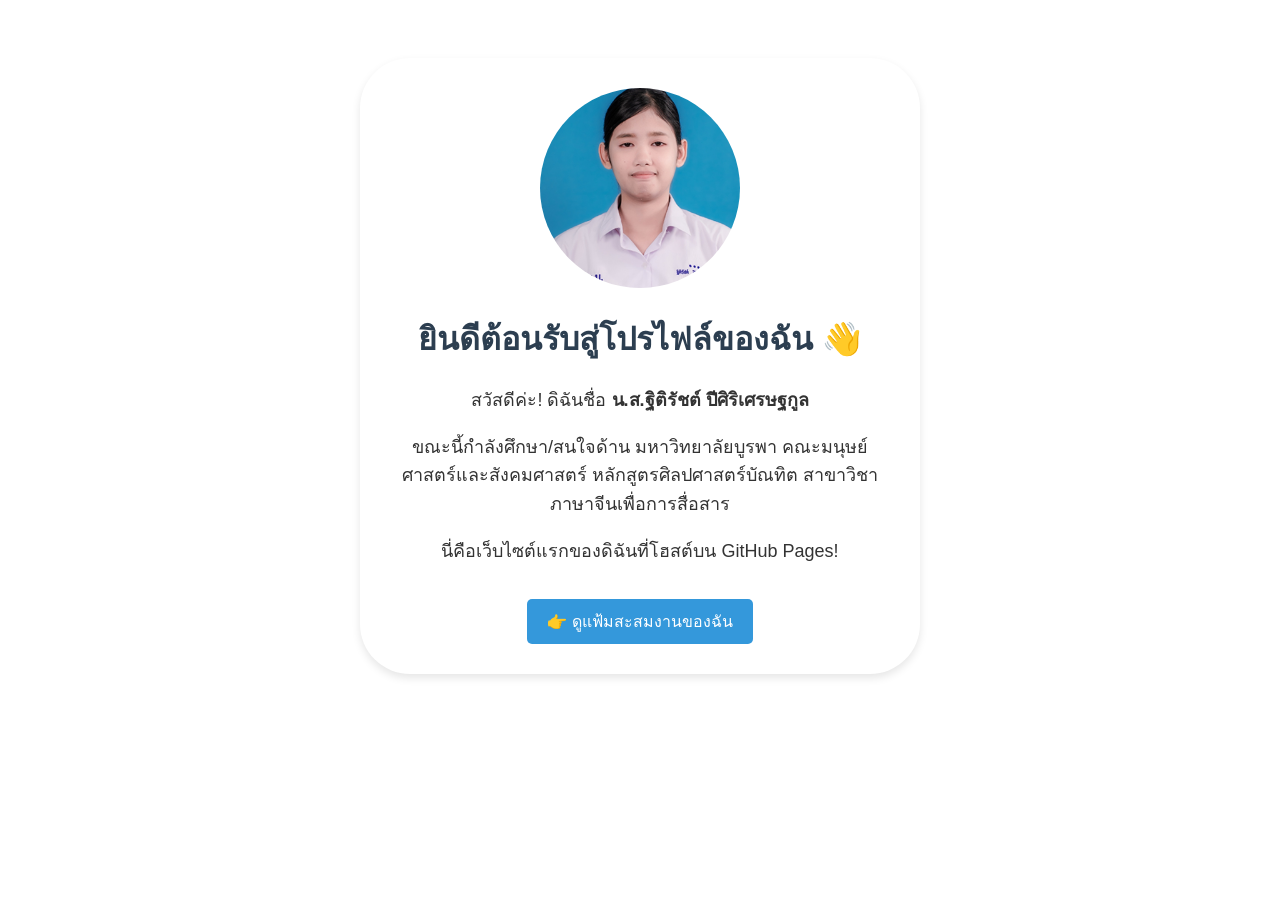
==== index.html @ cdac32a6 "index.html" ====
<!DOCTYPE html>
<html lang="th">
<head>
    <meta charset="UTF-8">
    <meta name="viewport" content="width=device-width, initial-scale=1.0">
    <title>ฐิติรัชต์ ปีศิริเศรษฐกูล </title>
    <style>
        body {
            font-family: 'Segoe UI', Tahoma, Geneva, Verdana, sans-serif;
            background-color: b388ff;
            color: #333;
            text-align: center;
            padding: 50px;
        }
        .card {
            background: white;
            padding: 30px;
            border-radius: 50px;
            box-shadow: 0 4px 8px rgba(0,0,0,0.1);
            max-width: 500px;
            margin: 0 auto;
        }
        h1 { color: #2c3e50; }
        p { font-size: 18px; line-height: 1.6; }
    </style>
</head>
<body>

    <div class="card">
        
        <img
            src="Screenshot_2026-09-10-11-27-31-28.jpg"
     alt="รูปโปรไฟล์"
     style="width:200px; height:200px; border-radius:50%; object-fit:cover;">
        
        <h1>ยินดีต้อนรับสู่โปรไฟล์ของฉัน 👋</h1>
        <p>สวัสดีค่ะ! ดิฉันชื่อ <strong>น.ส.ฐิติรัชต์ ปีศิริเศรษฐกูล</strong></p>
        <p>ขณะนี้กำลังศึกษา/สนใจด้าน มหาวิทยาลัยบูรพา คณะมนุษย์ศาสตร์และสังคมศาสตร์ หลักสูตรศิลปศาสตร์บัณทิต สาขาวิชาภาษาจีนเพื่อการสื่อสาร
        <p>นี่คือเว็บไซต์แรกของดิฉันที่โฮสต์บน GitHub Pages!</p>
        <a href="portfolio.html" style="display:inline-block; background:#3498db; color:white; padding:10px 20px; text-decoration:none; border-radius:5px; margin-top:15px;">👉 ดูแฟ้มสะสมงานของฉัน</a>
       
</body>
</html>
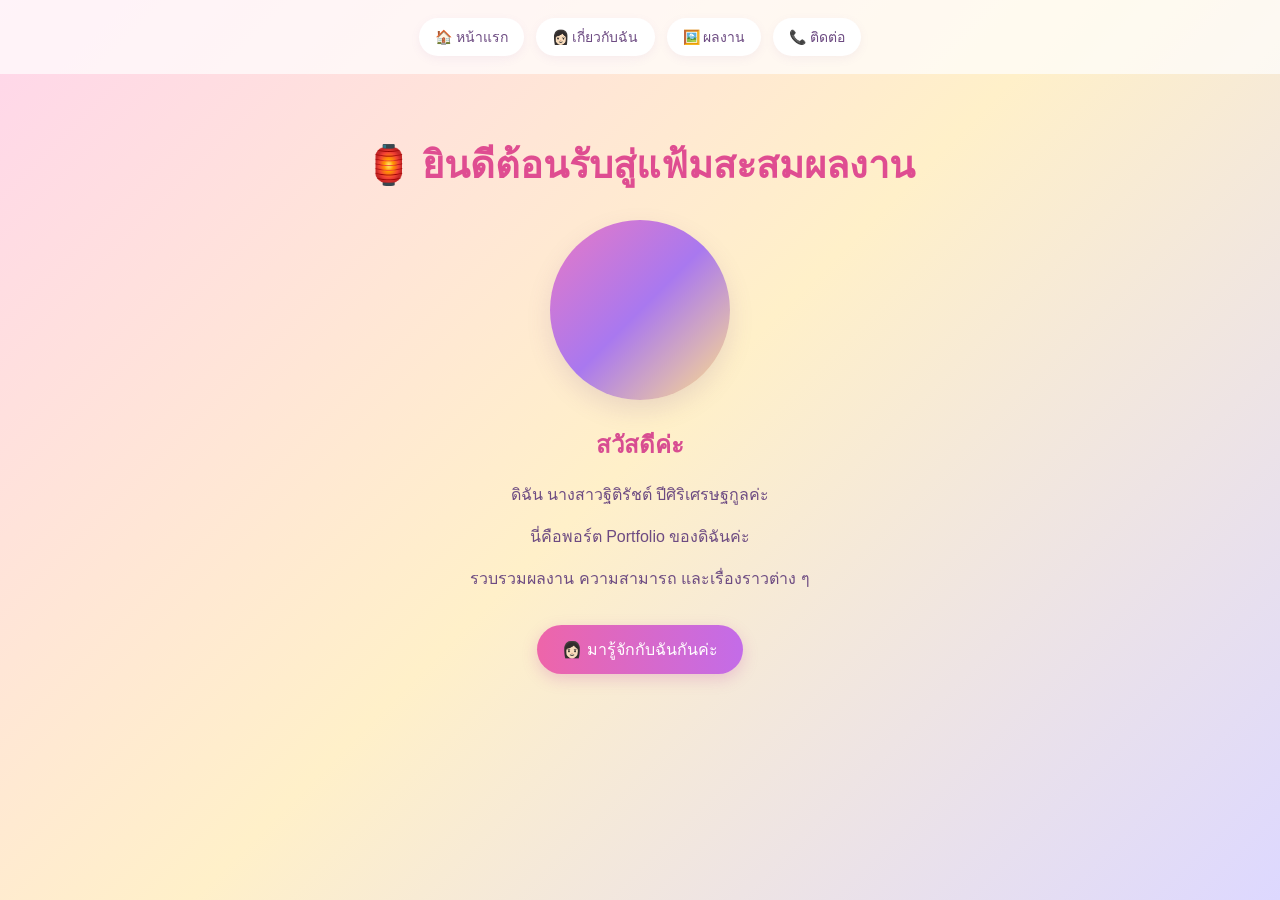
==== commit 9ac3b5b8: "index.html" ====
--- a/index.html
+++ b/index.html
@@ -1,43 +1,48 @@
 <!DOCTYPE html>
 <html lang="th">
+
 <head>
     <meta charset="UTF-8">
     <meta name="viewport" content="width=device-width, initial-scale=1.0">
-    <title>ฐิติรัชต์ ปีศิริเศรษฐกูล </title>
-    <style>
-        body {
-            font-family: 'Segoe UI', Tahoma, Geneva, Verdana, sans-serif;
-            background-color: b388ff;
-            color: #333;
-            text-align: center;
-            padding: 50px;
-        }
-        .card {
-            background: white;
-            padding: 30px;
-            border-radius: 50px;
-            box-shadow: 0 4px 8px rgba(0,0,0,0.1);
-            max-width: 500px;
-            margin: 0 auto;
-        }
-        h1 { color: #2c3e50; }
-        p { font-size: 18px; line-height: 1.6; }
-    </style>
+
+    <title>หน้าแรก | Portfolio</title>
+
+    <link rel="stylesheet" href="style.css">
 </head>
+
 <body>
 
-    <div class="card">
-        
-        <img
-            src="Screenshot_2026-09-10-11-27-31-28.jpg"
-     alt="รูปโปรไฟล์"
-     style="width:200px; height:200px; border-radius:50%; object-fit:cover;">
-        
-        <h1>ยินดีต้อนรับสู่โปรไฟล์ของฉัน 👋</h1>
-        <p>สวัสดีค่ะ! ดิฉันชื่อ <strong>น.ส.ฐิติรัชต์ ปีศิริเศรษฐกูล</strong></p>
-        <p>ขณะนี้กำลังศึกษา/สนใจด้าน มหาวิทยาลัยบูรพา คณะมนุษย์ศาสตร์และสังคมศาสตร์ หลักสูตรศิลปศาสตร์บัณทิต สาขาวิชาภาษาจีนเพื่อการสื่อสาร
-        <p>นี่คือเว็บไซต์แรกของดิฉันที่โฮสต์บน GitHub Pages!</p>
-        <a href="portfolio.html" style="display:inline-block; background:#3498db; color:white; padding:10px 20px; text-decoration:none; border-radius:5px; margin-top:15px;">👉 ดูแฟ้มสะสมงานของฉัน</a>
-       
+<nav>
+    <a href="index.html">🏠 หน้าแรก</a>
+    <a href="about.html">👩🏻 เกี่ยวกับฉัน</a>
+    <a href="works.html">🖼️ ผลงาน</a>
+    <a href="contact.html">📞 ติดต่อ</a>
+</nav>
+
+
+<section class="hero">
+
+    <h1>🏮 ยินดีต้อนรับสู่แฟ้มสะสมผลงาน</h1>
+
+    <div class="profile-circle"></div>
+
+    <h2>สวัสดีค่ะ</h2>
+
+    <p>
+        ดิฉัน นางสาวฐิติรัชต์ ปีศิริเศรษฐกูลค่ะ
+    <p>
+        นี่คือพอร์ต Portfolio ของดิฉันค่ะ
+    </p>
+
+    <p>
+        รวบรวมผลงาน ความสามารถ และเรื่องราวต่าง ๆ
+    </p>
+
+    <a class="btn" href="about.html">
+        👩🏻 มารู้จักกับฉันกันค่ะ
+    </a>
+
+</section>
+
 </body>
 </html>
--- a/style.css
+++ b/style.css
@@ -0,0 +1,208 @@
+* {
+    box-sizing: border-box;
+    margin: 0;
+    padding: 0;
+}
+
+body {
+    font-family: Arial, "Noto Sans Thai", sans-serif;
+    color: #6d4b82;
+    background: linear-gradient(
+        135deg,
+        #ffd6eb,
+        #fff0c9,
+        #ddd8ff
+    );
+    min-height: 100vh;
+}
+
+/* เมนูด้านบน */
+nav {
+    display: flex;
+    justify-content: center;
+    gap: 12px;
+    padding: 18px 10px;
+    background: rgba(255,255,255,0.7);
+    position: sticky;
+    top: 0;
+    z-index: 100;
+}
+
+nav a {
+    text-decoration: none;
+    color: #6d4b82;
+    background: white;
+    padding: 8px 16px;
+    border-radius: 25px;
+    font-size: 14px;
+    box-shadow: 0 3px 10px rgba(150,100,180,0.08);
+}
+
+nav a:hover {
+    background: #ffd0e7;
+}
+
+/* กล่องเนื้อหา */
+.container {
+    max-width: 1100px;
+    margin: auto;
+    padding: 45px 25px;
+}
+
+/* หัวข้อ */
+h1 {
+    text-align: center;
+    color: #df4d91;
+    font-size: 34px;
+    margin-bottom: 25px;
+}
+
+h2 {
+    color: #d84d91;
+    margin-bottom: 15px;
+}
+
+h3 {
+    color: #7d5b91;
+}
+
+/* หน้าแรก */
+.hero {
+    text-align: center;
+    padding: 60px 20px;
+    min-height: 650px;
+}
+
+.hero h1 {
+    font-size: 38px;
+}
+
+.profile-circle {
+    width: 180px;
+    height: 180px;
+    border-radius: 50%;
+    margin: 25px auto;
+    background: linear-gradient(
+        135deg,
+        #e879c5,
+        #a978ef,
+        #ffe08a
+    );
+    box-shadow: 0 10px 25px rgba(120,80,150,0.15);
+}
+
+.hero p {
+    line-height: 2;
+    margin: 10px 0;
+}
+
+/* ปุ่ม */
+.btn {
+    display: inline-block;
+    margin-top: 20px;
+    padding: 12px 25px;
+    border-radius: 30px;
+    text-decoration: none;
+    color: white;
+    background: linear-gradient(
+        90deg,
+        #ee65a9,
+        #c36ce8
+    );
+    box-shadow: 0 5px 15px rgba(200,80,170,0.25);
+}
+
+/* การ์ด */
+.cards {
+    display: grid;
+    grid-template-columns: repeat(3, 1fr);
+    gap: 20px;
+    margin-top: 30px;
+}
+
+.card {
+    background: rgba(255,255,255,0.8);
+    padding: 18px;
+    border-radius: 20px;
+    text-align: center;
+    box-shadow: 0 5px 20px rgba(130,90,160,0.08);
+}
+
+.card img {
+    width: 100%;
+    height: 180px;
+    object-fit: cover;
+    border-radius: 15px;
+    margin-top: 12px;
+}
+
+/* รูปผลงานขนาดใหญ่ */
+.work-section {
+    margin-bottom: 35px;
+}
+
+.work-section img {
+    width: 100%;
+    max-height: 400px;
+    object-fit: cover;
+    border-radius: 18px;
+    margin: 10px 0;
+}
+
+.gallery {
+    display: grid;
+    grid-template-columns: repeat(5, 1fr);
+    gap: 12px;
+}
+
+.gallery img {
+    width: 100%;
+    height: 130px;
+    object-fit: cover;
+    border-radius: 15px;
+}
+
+/* ติดต่อ */
+.contact {
+    text-align: center;
+    padding: 80px 20px;
+}
+
+.contact p {
+    margin: 20px;
+    font-size: 18px;
+}
+
+/* มือถือ */
+@media (max-width: 700px) {
+
+    nav {
+        gap: 5px;
+        padding: 12px 5px;
+    }
+
+    nav a {
+        padding: 7px 10px;
+        font-size: 11px;
+    }
+
+    h1 {
+        font-size: 27px;
+    }
+
+    .hero h1 {
+        font-size: 30px;
+    }
+
+    .cards {
+        grid-template-columns: 1fr;
+    }
+
+    .gallery {
+        grid-template-columns: repeat(2, 1fr);
+    }
+
+    .gallery img {
+        height: 120px;
+    }
+                     }
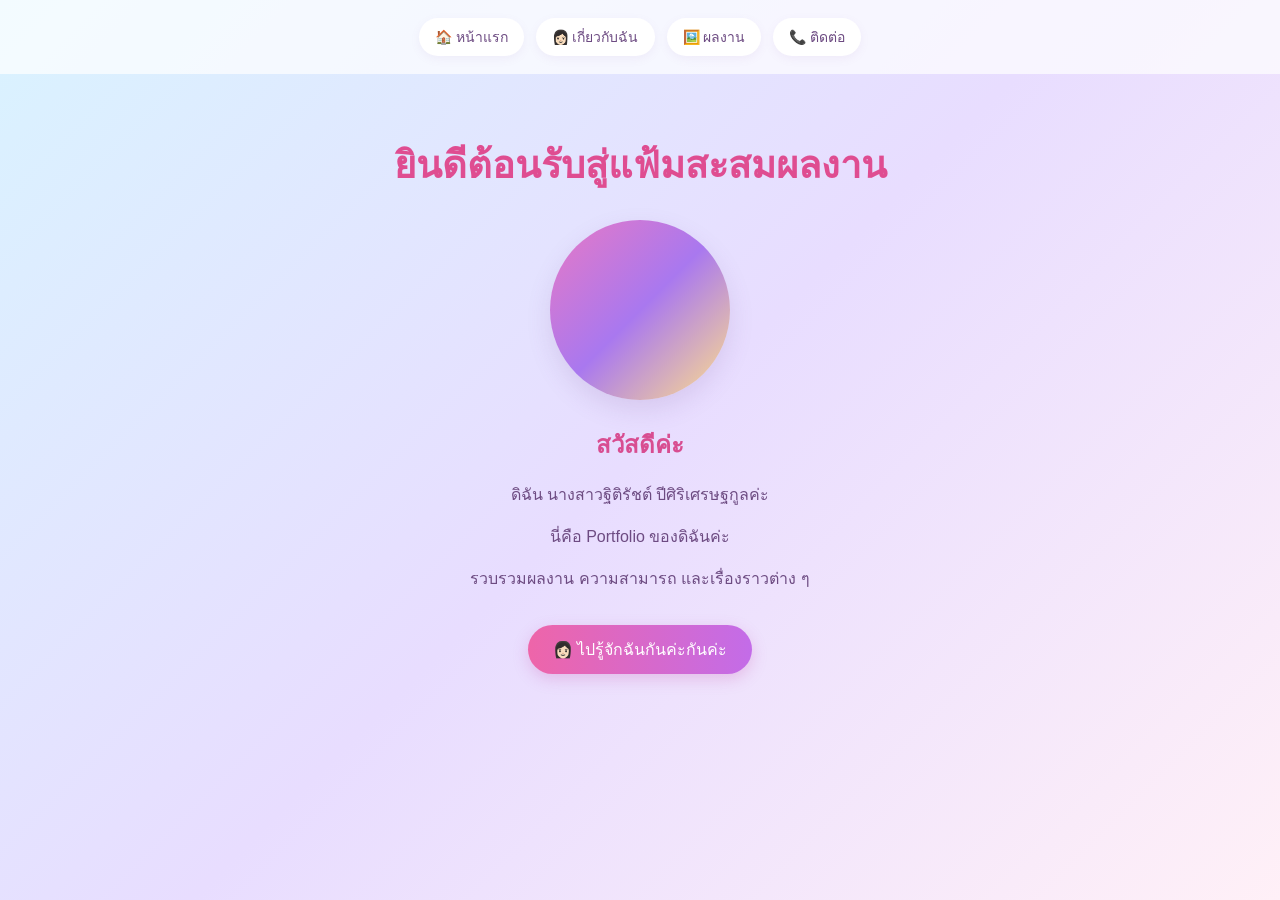
==== commit eb9c3bdd: "index.html" ====
--- a/index.html
+++ b/index.html
@@ -22,7 +22,7 @@
 
 <section class="hero">
 
-    <h1>🏮 ยินดีต้อนรับสู่แฟ้มสะสมผลงาน</h1>
+    <h1> ยินดีต้อนรับสู่แฟ้มสะสมผลงาน</h1>
 
     <div class="profile-circle"></div>
 
@@ -31,7 +31,7 @@
     <p>
         ดิฉัน นางสาวฐิติรัชต์ ปีศิริเศรษฐกูลค่ะ
     <p>
-        นี่คือพอร์ต Portfolio ของดิฉันค่ะ
+        นี่คือ Portfolio ของดิฉันค่ะ
     </p>
 
     <p>
@@ -39,10 +39,9 @@
     </p>
 
     <a class="btn" href="about.html">
-        👩🏻 มารู้จักกับฉันกันค่ะ
+        👩🏻 ไปรู้จักฉันกันค่ะกันค่ะ
     </a>
-
 </section>
 
-</body>
+<body class="home">
 </html>
--- a/style.css
+++ b/style.css
@@ -206,3 +206,12 @@
         height: 120px;
     }
                      }
+/* สีพื้นหลังเฉพาะหน้าแรก */
+body.home {
+    background: linear-gradient(
+        135deg,
+        #d9f3ff,
+        #e8ddff,
+        #fff0f7
+    );
+}
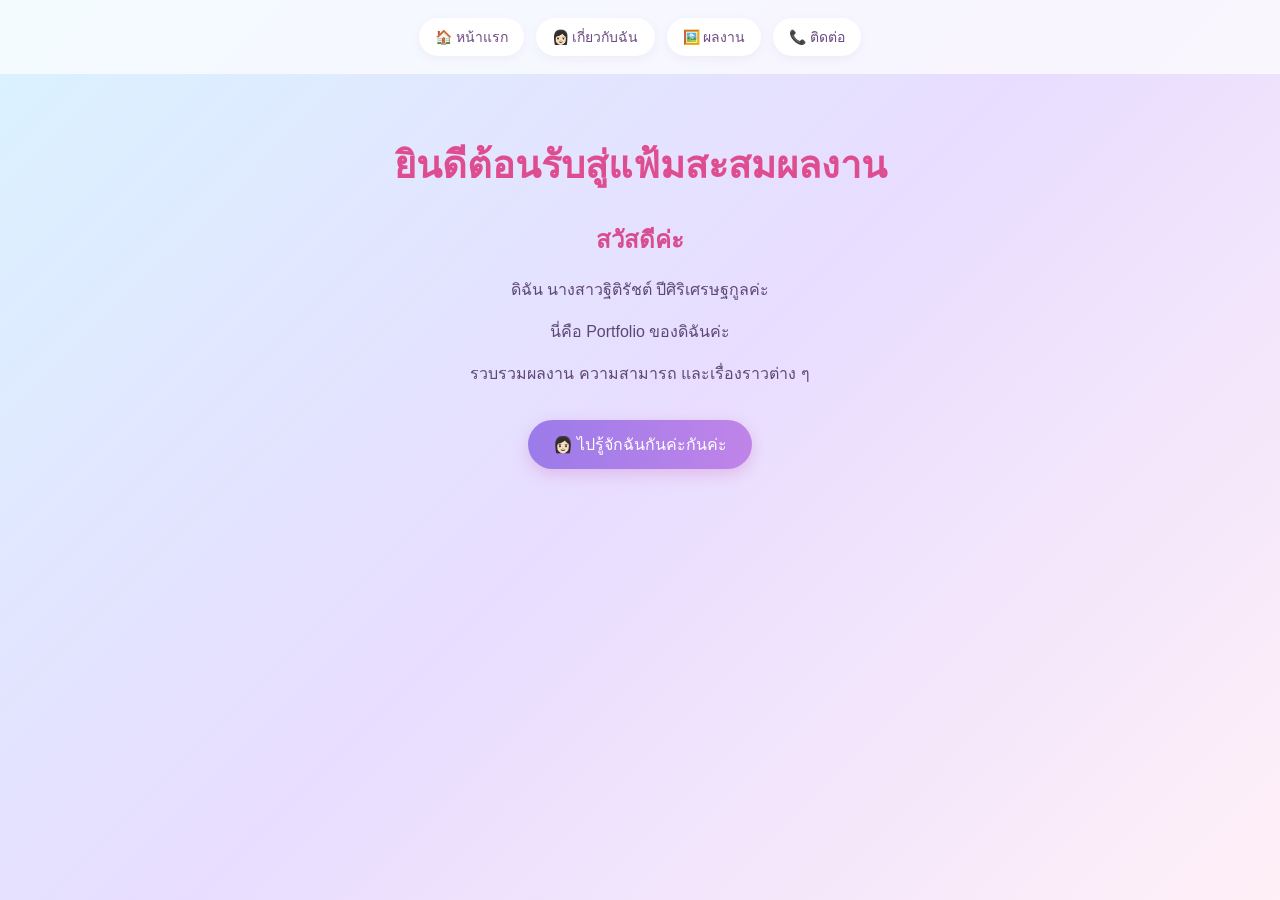
==== commit bf3e58dd: "index.html" ====
--- a/index.html
+++ b/index.html
@@ -24,7 +24,7 @@
 
     <h1> ยินดีต้อนรับสู่แฟ้มสะสมผลงาน</h1>
 
-    <div class="profile-circle"></div>
+    <div class="portfolio1"></div>
 
     <h2>สวัสดีค่ะ</h2>
 
--- a/style.css
+++ b/style.css
@@ -6,12 +6,12 @@
 
 body {
     font-family: Arial, "Noto Sans Thai", sans-serif;
-    color: #6d4b82;
+    color: #5e4775;
     background: linear-gradient(
         135deg,
-        #ffd6eb,
-        #fff0c9,
-        #ddd8ff
+        #d8c4ff,
+        #efd9ff,
+        #c9d8ff
     );
     min-height: 100vh;
 }
@@ -105,10 +105,10 @@
     text-decoration: none;
     color: white;
     background: linear-gradient(
-        90deg,
-        #ee65a9,
-        #c36ce8
-    );
+    90deg,
+    #9b7bea,
+    #c084e8
+);
     box-shadow: 0 5px 15px rgba(200,80,170,0.25);
 }
 
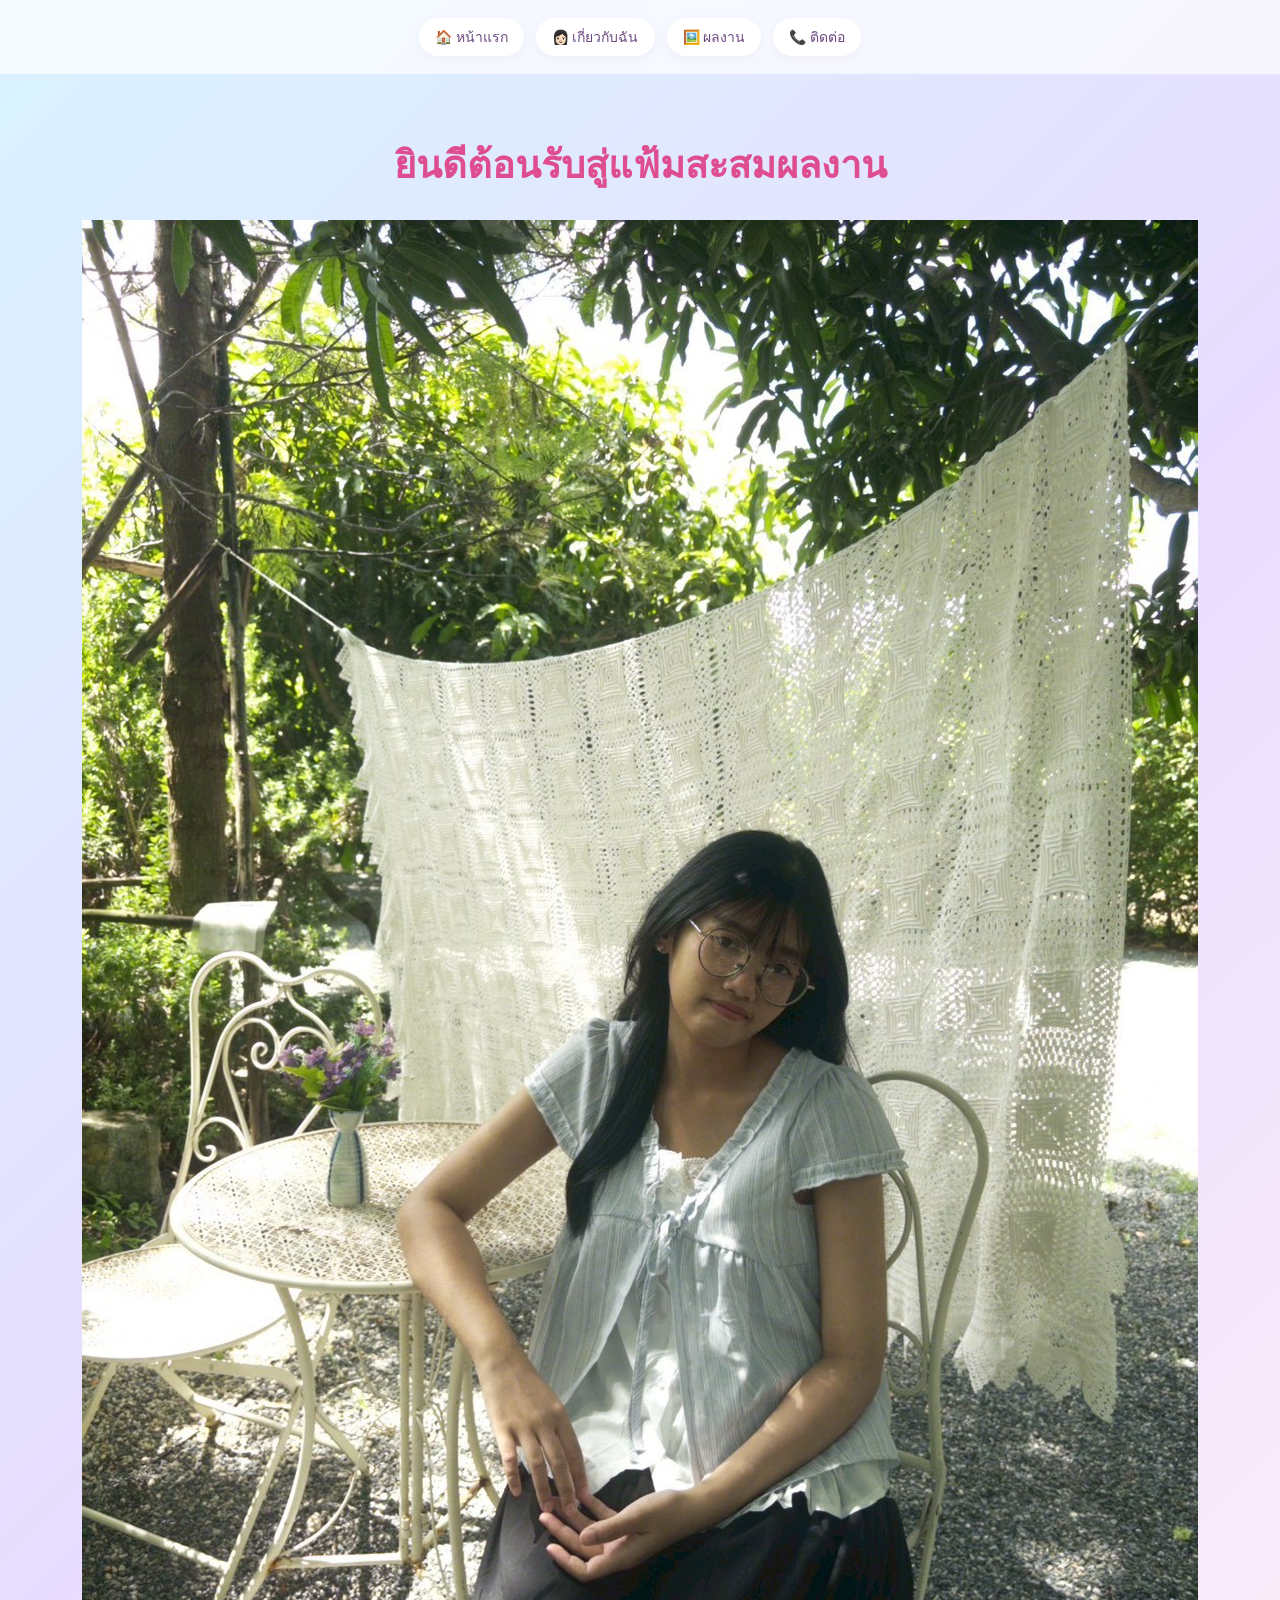
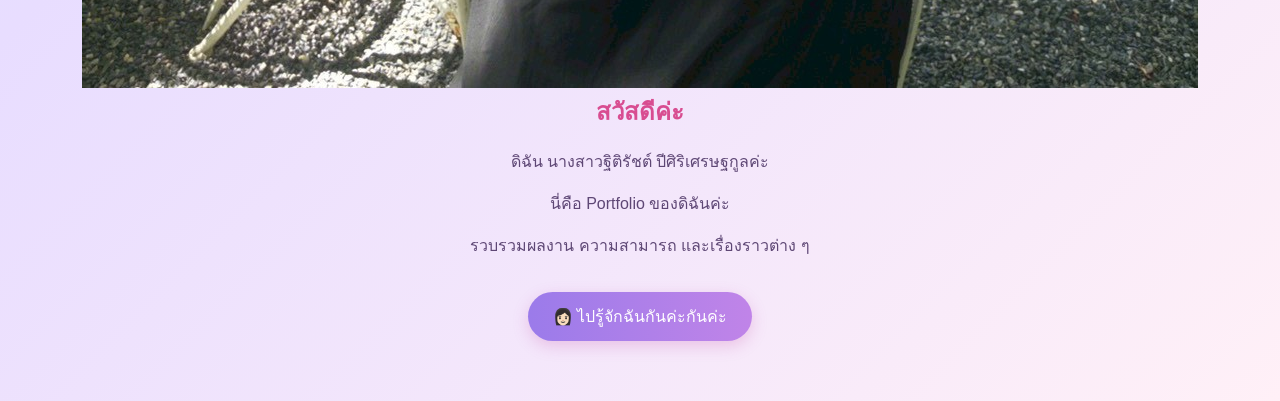
==== commit 16d31e6b: "index.html" ====
--- a/index.html
+++ b/index.html
@@ -24,7 +24,9 @@
 
     <h1> ยินดีต้อนรับสู่แฟ้มสะสมผลงาน</h1>
 
-    <div class="portfolio1"></div>
+    <div class="portfolio1">
+    <img src="portfolio1.jpg" alt="ผลงาน">
+    </div>
 
     <h2>สวัสดีค่ะ</h2>
 
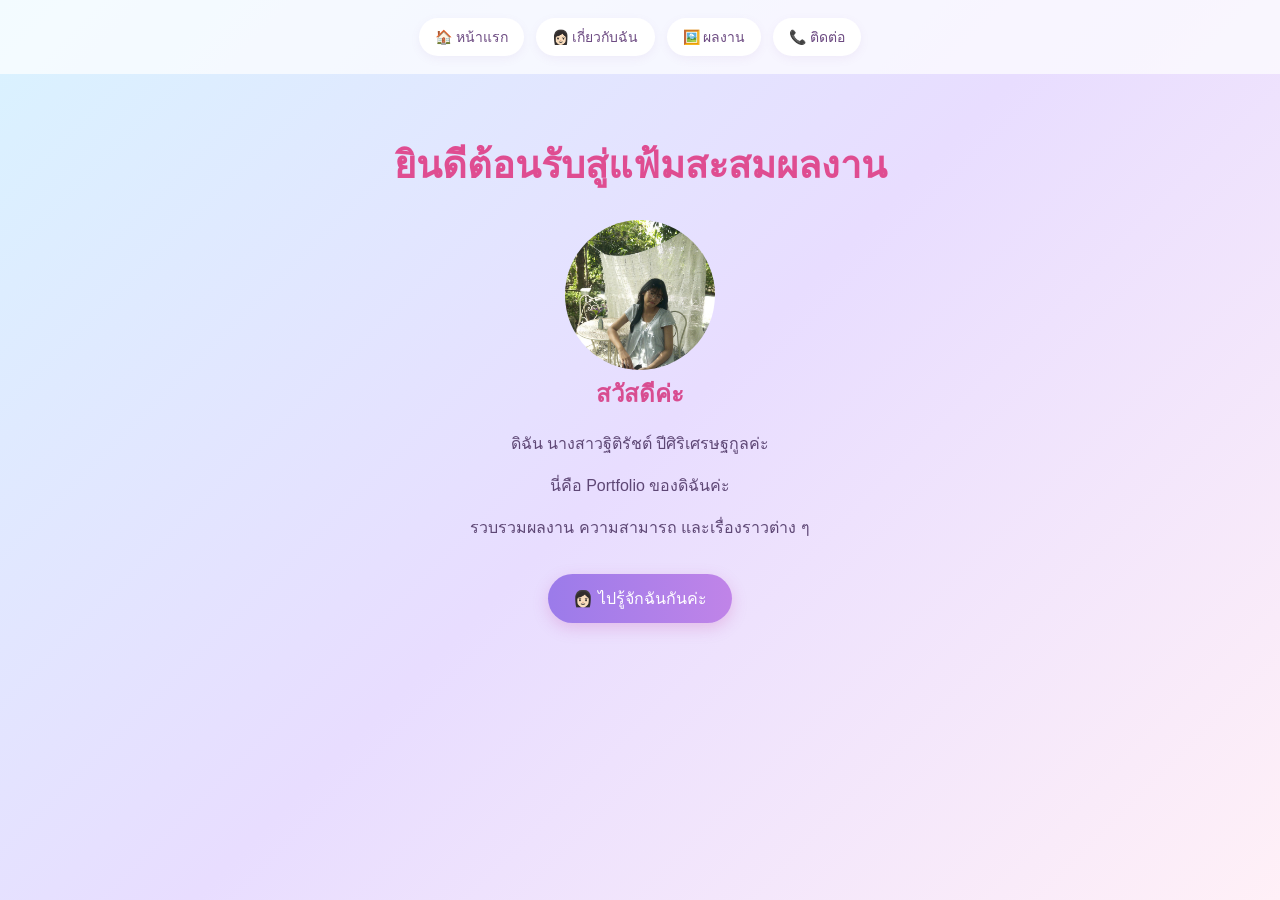
==== commit 7aa0cf27: "index.html" ====
--- a/index.html
+++ b/index.html
@@ -26,8 +26,8 @@
 
     <div class="portfolio1">
     <img src="portfolio1.jpg" alt="ผลงาน">
-    </div>
-
+    </div>   
+    
     <h2>สวัสดีค่ะ</h2>
 
     <p>
@@ -41,7 +41,7 @@
     </p>
 
     <a class="btn" href="about.html">
-        👩🏻 ไปรู้จักฉันกันค่ะกันค่ะ
+        👩🏻 ไปรู้จักฉันกันค่ะ
     </a>
 </section>
 
--- a/style.css
+++ b/style.css
@@ -215,3 +215,21 @@
         #fff0f7
     );
 }
+.portfolio1 img {
+    width: 100px;
+    height: 100px;
+    border-radius: 50%;
+    object-fit: cover;
+    }
+.portfolio1 img {
+    width: 150px;
+    height: 150px;
+    border-radius: 50%;
+    object-fit: cover;
+    transition: 0.3s;
+    cursor: pointer;
+}
+
+.portfolio1 img:hover {
+    transform: scale(1.1) translateY(-10px);
+}
